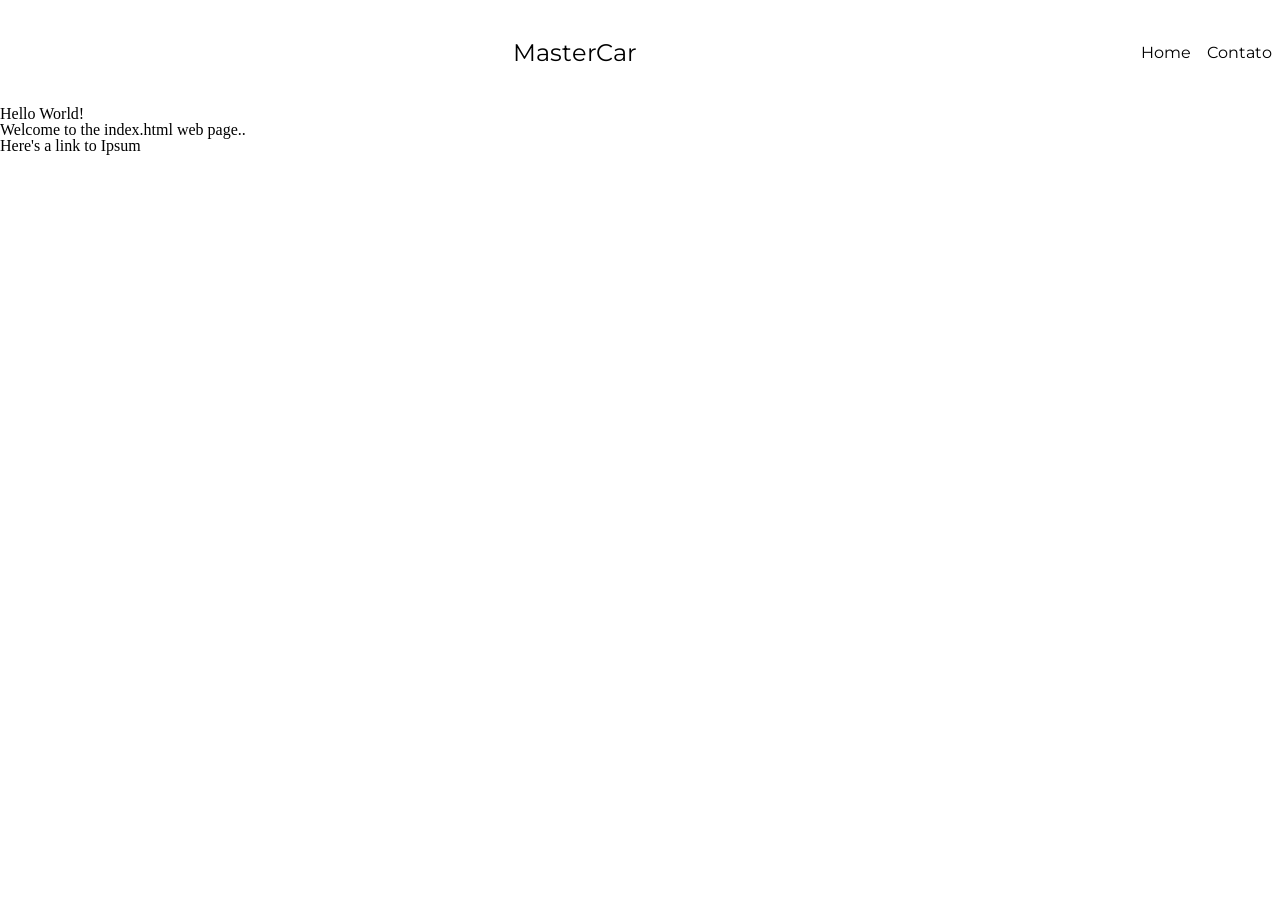
==== htdocs/index.html @ 14c98d62 "first commit" ====
<!DOCTYPE html>
<html lang="en">
<head>
    <meta charset="UTF-8">
    <meta name="viewport" content="width=device-width, initial-scale=1.0">
    <title>Hello World</title>

    <link href="./css/reset.css" rel="stylesheet">
    <link href="./css/head_foot.css" rel="stylesheet">

    <link rel="preconnect" href="https://fonts.googleapis.com">
    <link rel="preconnect" href="https://fonts.gstatic.com" crossorigin>
    <link href="https://fonts.googleapis.com/css2?family=Montserrat:ital,wght@0,100..900;1,100..900&display=swap" rel="stylesheet">
</head>
<body>
    <header>
        <h1 class="header__brand">MasterCar</h1>
        <nav class="navbar">
            <a href="./index.html">Home</a>
            <a href="./contato.html">Contato</a>
        </nav>
    </header>

    <h1>Hello World!</h1>
    <p>Welcome to the index.html web page..</p>
    <p>Here's a link to <a href="ipsum.html">Ipsum</a></p>
    
</body>
</html>
---- htdocs/css/head_foot.css ----
header {
    height: 10vh;
    display: flex;
    align-items: center;
    padding: .5rem;
    font-family: "Montserrat", sans-serif;
}

.header__brand {
    text-align: center;
    margin: auto;
    
    font-size: 1.5rem;
}

.navbar {
    display: flex;  
}
.navbar a:first-child{
    padding-right: 1rem;
}
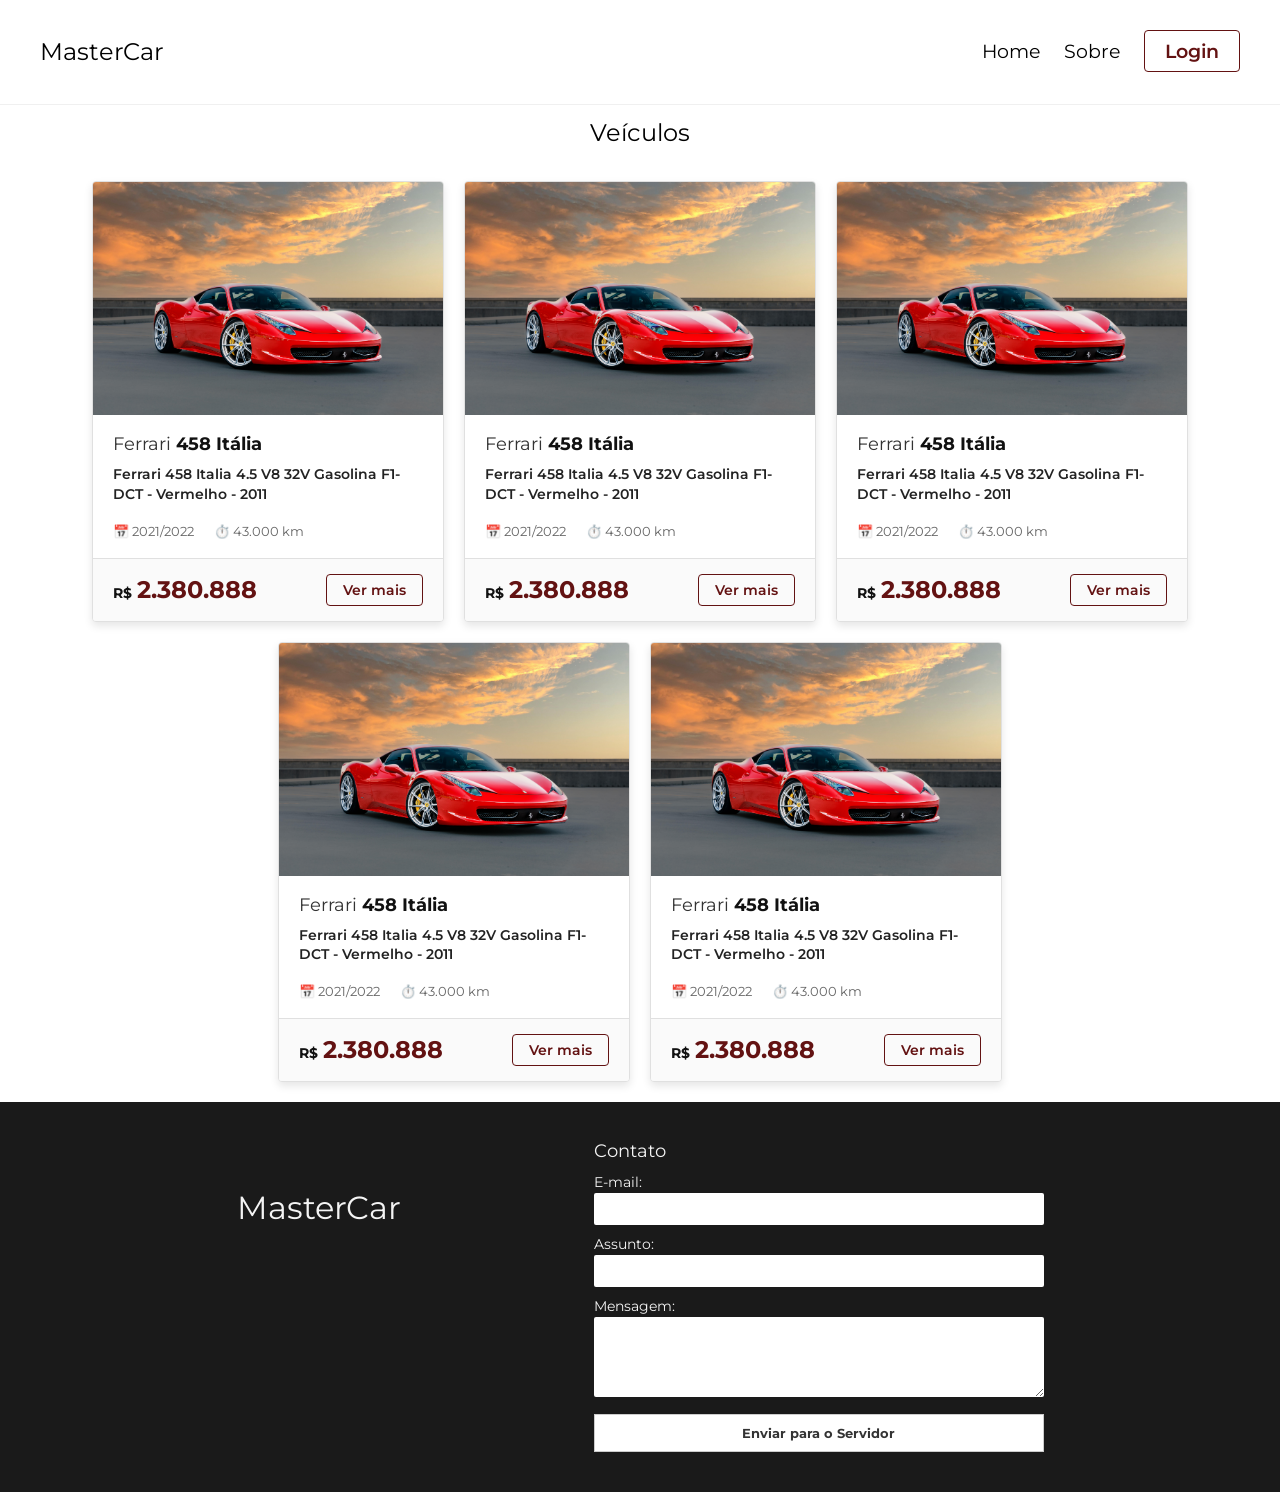
==== commit 33554ba9: "site pronto" ====
--- a/htdocs/index.html
+++ b/htdocs/index.html
@@ -1,5 +1,6 @@
 <!DOCTYPE html>
 <html lang="en">
+
 <head>
     <meta charset="UTF-8">
     <meta name="viewport" content="width=device-width, initial-scale=1.0">
@@ -7,23 +8,227 @@
 
     <link href="./css/reset.css" rel="stylesheet">
     <link href="./css/head_foot.css" rel="stylesheet">
+    <link href="./css/index.css" rel="stylesheet">
 
     <link rel="preconnect" href="https://fonts.googleapis.com">
     <link rel="preconnect" href="https://fonts.gstatic.com" crossorigin>
     <link href="https://fonts.googleapis.com/css2?family=Montserrat:ital,wght@0,100..900;1,100..900&display=swap" rel="stylesheet">
 </head>
+
 <body>
-    <header>
-        <h1 class="header__brand">MasterCar</h1>
-        <nav class="navbar">
-            <a href="./index.html">Home</a>
-            <a href="./contato.html">Contato</a>
+    <header class="cabecalho">
+        <h1 class="logo">MasterCar</h1>
+
+        <nav class="menu">
+            <ul>
+                <li><a href="./">Home</a></li>
+                <li><a href="./sobre.html">Sobre</a></li>
+                <li><a href="./login.html" class="btn-login">Login</a></li>
+            </ul>
         </nav>
     </header>
 
-    <h1>Hello World!</h1>
-    <p>Welcome to the index.html web page..</p>
-    <p>Here's a link to <a href="ipsum.html">Ipsum</a></p>
-    
+    <main>
+        <h2 class="car-category">Veículos</h2>
+
+        <ul class="cards-container">
+            <li class="car-card">
+                <div class="car-image">
+                    <img src="./img/ferrari.jpg" alt="Ferrari">
+                </div>
+        
+                <div class="car-content">
+                    <div class="car-header">
+                        <div class="brand-name">Ferrari <span class="car-model">458 Itália</span></div>
+                    </div>
+        
+                    <p class="car-description">
+                        Ferrari 458 Italia 4.5 V8 32V Gasolina F1-DCT - Vermelho - 2011
+                    </p>
+        
+                    <div class="car-details">
+                        <div class="detail-item">
+                            📅 2021/2022
+                        </div>
+                        <div class="detail-item">
+                            ⏱️ 43.000 km
+                        </div>
+                    </div>
+                </div>
+        
+                <div class="car-footer">
+                    <div class="car-price">
+                        <span class="currency">R$</span>
+                        <span class="value">2.380.888</span>
+                    </div>
+                    <a href="./veiculo.html?id=ferrari458" class="btn-ver-mais" style="text-decoration:none; text-align:center;">Ver mais</a>
+                </div>
+            </li>
+            <li class="car-card">
+                <div class="car-image">
+                    <img src="./img/ferrari.jpg" alt="Ferrari">
+                </div>
+        
+                <div class="car-content">
+                    <div class="car-header">
+                        <div class="brand-name">Ferrari <span class="car-model">458 Itália</span></div>
+                    </div>
+        
+                    <p class="car-description">
+                        Ferrari 458 Italia 4.5 V8 32V Gasolina F1-DCT - Vermelho - 2011
+                    </p>
+        
+                    <div class="car-details">
+                        <div class="detail-item">
+                            📅 2021/2022
+                        </div>
+                        <div class="detail-item">
+                            ⏱️ 43.000 km
+                        </div>
+                    </div>
+                </div>
+        
+                <div class="car-footer">
+                    <div class="car-price">
+                        <span class="currency">R$</span>
+                        <span class="value">2.380.888</span>
+                    </div>
+                    <a href="./veiculo.html?id=ferrari458" class="btn-ver-mais" style="text-decoration:none; text-align:center;">Ver mais</a>
+                </div>
+            </li>
+            <li class="car-card">
+                <div class="car-image">
+                    <img src="./img/ferrari.jpg" alt="Ferrari">
+                </div>
+        
+                <div class="car-content">
+                    <div class="car-header">
+                        <div class="brand-name">Ferrari <span class="car-model">458 Itália</span></div>
+                    </div>
+        
+                    <p class="car-description">
+                        Ferrari 458 Italia 4.5 V8 32V Gasolina F1-DCT - Vermelho - 2011
+                    </p>
+        
+                    <div class="car-details">
+                        <div class="detail-item">
+                            📅 2021/2022
+                        </div>
+                        <div class="detail-item">
+                            ⏱️ 43.000 km
+                        </div>
+                    </div>
+                </div>
+        
+                <div class="car-footer">
+                    <div class="car-price">
+                        <span class="currency">R$</span>
+                        <span class="value">2.380.888</span>
+                    </div>
+                    <a href="./veiculo.html?id=ferrari458" class="btn-ver-mais" style="text-decoration:none; text-align:center;">Ver mais</a>
+                </div>
+            </li>
+            <li class="car-card">
+                <div class="car-image">
+                    <img src="./img/ferrari.jpg" alt="Ferrari">
+                </div>
+        
+                <div class="car-content">
+                    <div class="car-header">
+                        <div class="brand-name">Ferrari <span class="car-model">458 Itália</span></div>
+                    </div>
+        
+                    <p class="car-description">
+                        Ferrari 458 Italia 4.5 V8 32V Gasolina F1-DCT - Vermelho - 2011
+                    </p>
+        
+                    <div class="car-details">
+                        <div class="detail-item">
+                            📅 2021/2022
+                        </div>
+                        <div class="detail-item">
+                            ⏱️ 43.000 km
+                        </div>
+                    </div>
+                </div>
+        
+                <div class="car-footer">
+                    <div class="car-price">
+                        <span class="currency">R$</span>
+                        <span class="value">2.380.888</span>
+                    </div>
+                    <a href="./veiculo.html?id=ferrari458" class="btn-ver-mais" style="text-decoration:none; text-align:center;">Ver mais</a>
+                </div>
+            </li>
+            <li class="car-card">
+                <div class="car-image">
+                    <img src="./img/ferrari.jpg" alt="Ferrari">
+                </div>
+        
+                <div class="car-content">
+                    <div class="car-header">
+                        <div class="brand-name">Ferrari <span class="car-model">458 Itália</span></div>
+                    </div>
+        
+                    <p class="car-description">
+                        Ferrari 458 Italia 4.5 V8 32V Gasolina F1-DCT - Vermelho - 2011
+                    </p>
+        
+                    <div class="car-details">
+                        <div class="detail-item">
+                            📅 2021/2022
+                        </div>
+                        <div class="detail-item">
+                            ⏱️ 43.000 km
+                        </div>
+                    </div>
+                </div>
+        
+                <div class="car-footer">
+                    <div class="car-price">
+                        <span class="currency">R$</span>
+                        <span class="value">2.380.888</span>
+                    </div>
+                    <a href="./veiculo.html?id=ferrari458" class="btn-ver-mais" style="text-decoration:none; text-align:center;">Ver mais</a>
+                </div>
+            </li>
+        </ul>
+        
+    </main>
+
+    <footer class="rodape">
+        <div class="rodape-conteudo">
+            
+            <div class="rodape-logo">
+                <h2>MasterCar</h2>
+            </div>
+            
+            <div class="rodape-contato">
+                <h3>Contato</h3>
+                
+                <form action="/enviar-contato" method="POST" class="form-contato">
+                    <div class="campo">
+                        <label for="email">E-mail:</label>
+                        <input type="email" id="email" name="email" required>
+                    </div>
+                    
+                    <div class="campo">
+                        <label for="assunto">Assunto:</label>
+                        <input type="text" id="assunto" name="assunto" required>
+                    </div>
+                    
+                    <div class="campo">
+                        <label for="mensagem">Mensagem:</label>
+                        <textarea id="mensagem" name="mensagem" rows="4" required></textarea>
+                    </div>
+                    
+                    <button type="submit" class="btn-enviar">Enviar para o Servidor</button>
+                </form>
+            </div>
+
+        </div>
+    </footer>
+
 </body>
+
 </html>
--- a/htdocs/css/head_foot.css
+++ b/htdocs/css/head_foot.css
@@ -1,21 +1,128 @@
-header {
-    height: 10vh;
-    display: flex;
-    align-items: center;
-    padding: .5rem;
+body {
     font-family: "Montserrat", sans-serif;
 }
 
-.header__brand {
-    text-align: center;
-    margin: auto;
-    
+
+/* Header */
+.cabecalho {
+    display: flex;
+    align-items: center;
+    justify-content: space-between;
+    padding: 40px 40px;
+    background-color: #fff;
+    border-bottom: 1px solid #f0f0f0;
+}
+
+.menu a {
+    font-size: 1.2rem;
+}
+
+.logo {
     font-size: 1.5rem;
 }
 
-.navbar {
-    display: flex;  
+.menu ul {
+    list-style: none;
+    display: flex;
+    align-items: center;
+    gap: 24px;
 }
-.navbar a:first-child{
-    padding-right: 1rem;
+
+.btn-login {
+    border: 1px solid #631212; 
+    color: #631212 !important;
+    padding: 8px 20px;
+    border-radius: 4px;
+    font-weight: 600;
+    transition: all 0.2s ease;
+}
+
+.btn-login:hover {
+    background-color: #631212;
+    color: #fff !important;
+}
+
+
+/* Footer */
+.rodape {
+    background-color: #1a1a1a;
+    color: #f4f4f4;
+    padding: 40px 20px;
+    margin-top: auto; 
+}
+
+.rodape-contato h3, .campo label {
+    color: #f4f4f4;
+}
+
+
+.rodape-conteudo {
+    max-width: 1000px;
+    margin: 0 auto;
+    display: flex;
+    justify-content: space-around;
+    align-items: flex-start;
+}
+
+.rodape-logo {
+    display: flex;
+    align-items: center;
+    height: 100%;
+    margin-top: 50px;
+}
+
+.rodape-logo h2 {
+    font-weight: 400;
+    font-size: 32px;
+}
+
+.rodape-contato {
+    flex: 1;
+    max-width: 450px;
+}
+
+.rodape-contato h3 {
+    margin-bottom: 15px;
+    font-size: 18px;
+}
+
+.form-contato {
+    display: flex;
+    flex-direction: column;
+    gap: 12px;
+}
+
+.campo {
+    display: flex;
+    flex-direction: column;
+    gap: 4px;
+}
+
+.campo label {
+    font-size: 14px;
+}
+
+.campo input,
+.campo textarea {
+    padding: 8px;
+    border: none;
+    border-radius: 2px;
+    font-family: inherit; 
+    resize: vertical; 
+}
+
+.btn-enviar {
+    margin-top: 5px;
+    padding: 10px;
+    background-color: #fff;
+    color: #333;
+    border: 1px solid #ccc;
+    font-family: inherit;
+    font-weight: bold;
+    cursor: pointer;
+    transition: background-color 0.2s;
+}
+
+.btn-enviar:hover {
+    background-color: #e0e0e0;
 }
--- a/htdocs/css/index.css
+++ b/htdocs/css/index.css
@@ -0,0 +1,130 @@
+.car-category {
+    font-size: 1.5rem;
+    text-align: center;
+    padding: 1rem;
+}
+
+.cards-container {
+    display: flex;
+    flex-wrap: wrap;
+    justify-content: center;
+    gap: 20px;
+    padding: 20px;
+    list-style: none;
+}
+
+.car-card {
+    background-color: #fff;
+    width: 350px;
+    border-radius: 4px;
+    box-shadow: 0 4px 8px rgba(0, 0, 0, 0.1);
+    overflow: hidden;
+    border: 1px solid #e0e0e0;
+}
+
+
+.car-image img {
+    width: 100%;
+    height: auto;
+    display: block;
+}
+
+.car-content {
+    padding: 20px;
+}
+
+.car-header {
+    display: flex;
+    align-items: center;
+    gap: 10px;
+    margin-bottom: 12px;
+}
+
+.brand-logo {
+    width: 30px;
+    height: 30px;
+    border-radius: 50%;
+    border: 1px solid #ccc;
+    display: flex;
+    justify-content: center;
+    align-items: center;
+    font-size: 10px;
+    color: #666;
+}
+
+.brand-name {
+    font-size: 18px;
+    color: #333;
+}
+
+.car-model {
+    font-weight: bold;
+    font-size: 18px;
+    color: #111;
+}
+
+.car-description {
+    font-size: 14px;
+    color: #222;
+    font-weight: 600;
+    line-height: 1.4;
+    margin-bottom: 20px;
+}
+
+.car-details {
+    display: flex;
+    gap: 20px;
+    color: #666;
+    font-size: 13px;
+}
+
+.detail-item {
+    display: flex;
+    align-items: center;
+    gap: 5px;
+}
+
+
+.car-footer {
+    border-top: 1px solid #e0e0e0;
+    padding: 15px 20px;
+    display: flex;
+    justify-content: space-between;
+    align-items: center;
+    background-color: #fafafa;
+}
+
+.car-price {
+    display: flex;
+    align-items: baseline;
+    gap: 5px;
+    color: #631212;
+}
+
+.currency {
+    font-size: 14px;
+    font-weight: bold;
+    color: #111;
+}
+
+.value {
+    font-size: 24px;
+    font-weight: bold;
+}
+
+.btn-ver-mais {
+    background-color: transparent;
+    border: 1px solid #631212;
+    color: #631212;
+    padding: 8px 16px;
+    border-radius: 4px;
+    font-size: 14px;
+    font-weight: 600;
+    cursor: pointer;
+    transition: background-color 0.2s;
+}
+
+.btn-ver-mais:hover {
+    background-color: #631212;
+    color: #fff;
+}
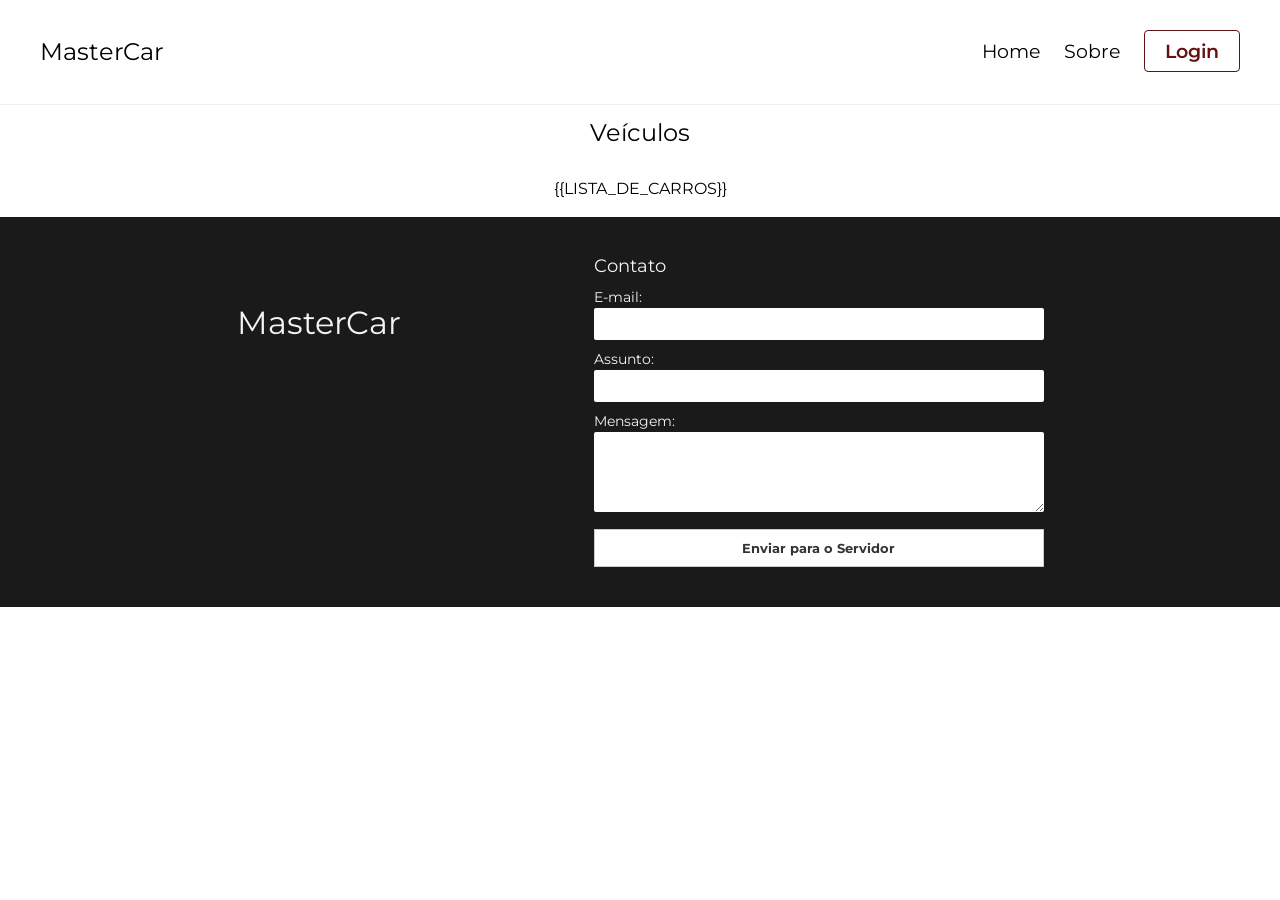
==== commit 13765e8a: "Criando dinamicidade em index.html" ====
--- a/htdocs/index.html
+++ b/htdocs/index.html
@@ -32,168 +32,8 @@
         <h2 class="car-category">Veículos</h2>
 
         <ul class="cards-container">
-            <li class="car-card">
-                <div class="car-image">
-                    <img src="./img/ferrari.jpg" alt="Ferrari">
-                </div>
-        
-                <div class="car-content">
-                    <div class="car-header">
-                        <div class="brand-name">Ferrari <span class="car-model">458 Itália</span></div>
-                    </div>
-        
-                    <p class="car-description">
-                        Ferrari 458 Italia 4.5 V8 32V Gasolina F1-DCT - Vermelho - 2011
-                    </p>
-        
-                    <div class="car-details">
-                        <div class="detail-item">
-                            📅 2021/2022
-                        </div>
-                        <div class="detail-item">
-                            ⏱️ 43.000 km
-                        </div>
-                    </div>
-                </div>
-        
-                <div class="car-footer">
-                    <div class="car-price">
-                        <span class="currency">R$</span>
-                        <span class="value">2.380.888</span>
-                    </div>
-                    <a href="./veiculo.html?id=ferrari458" class="btn-ver-mais" style="text-decoration:none; text-align:center;">Ver mais</a>
-                </div>
-            </li>
-            <li class="car-card">
-                <div class="car-image">
-                    <img src="./img/ferrari.jpg" alt="Ferrari">
-                </div>
-        
-                <div class="car-content">
-                    <div class="car-header">
-                        <div class="brand-name">Ferrari <span class="car-model">458 Itália</span></div>
-                    </div>
-        
-                    <p class="car-description">
-                        Ferrari 458 Italia 4.5 V8 32V Gasolina F1-DCT - Vermelho - 2011
-                    </p>
-        
-                    <div class="car-details">
-                        <div class="detail-item">
-                            📅 2021/2022
-                        </div>
-                        <div class="detail-item">
-                            ⏱️ 43.000 km
-                        </div>
-                    </div>
-                </div>
-        
-                <div class="car-footer">
-                    <div class="car-price">
-                        <span class="currency">R$</span>
-                        <span class="value">2.380.888</span>
-                    </div>
-                    <a href="./veiculo.html?id=ferrari458" class="btn-ver-mais" style="text-decoration:none; text-align:center;">Ver mais</a>
-                </div>
-            </li>
-            <li class="car-card">
-                <div class="car-image">
-                    <img src="./img/ferrari.jpg" alt="Ferrari">
-                </div>
-        
-                <div class="car-content">
-                    <div class="car-header">
-                        <div class="brand-name">Ferrari <span class="car-model">458 Itália</span></div>
-                    </div>
-        
-                    <p class="car-description">
-                        Ferrari 458 Italia 4.5 V8 32V Gasolina F1-DCT - Vermelho - 2011
-                    </p>
-        
-                    <div class="car-details">
-                        <div class="detail-item">
-                            📅 2021/2022
-                        </div>
-                        <div class="detail-item">
-                            ⏱️ 43.000 km
-                        </div>
-                    </div>
-                </div>
-        
-                <div class="car-footer">
-                    <div class="car-price">
-                        <span class="currency">R$</span>
-                        <span class="value">2.380.888</span>
-                    </div>
-                    <a href="./veiculo.html?id=ferrari458" class="btn-ver-mais" style="text-decoration:none; text-align:center;">Ver mais</a>
-                </div>
-            </li>
-            <li class="car-card">
-                <div class="car-image">
-                    <img src="./img/ferrari.jpg" alt="Ferrari">
-                </div>
-        
-                <div class="car-content">
-                    <div class="car-header">
-                        <div class="brand-name">Ferrari <span class="car-model">458 Itália</span></div>
-                    </div>
-        
-                    <p class="car-description">
-                        Ferrari 458 Italia 4.5 V8 32V Gasolina F1-DCT - Vermelho - 2011
-                    </p>
-        
-                    <div class="car-details">
-                        <div class="detail-item">
-                            📅 2021/2022
-                        </div>
-                        <div class="detail-item">
-                            ⏱️ 43.000 km
-                        </div>
-                    </div>
-                </div>
-        
-                <div class="car-footer">
-                    <div class="car-price">
-                        <span class="currency">R$</span>
-                        <span class="value">2.380.888</span>
-                    </div>
-                    <a href="./veiculo.html?id=ferrari458" class="btn-ver-mais" style="text-decoration:none; text-align:center;">Ver mais</a>
-                </div>
-            </li>
-            <li class="car-card">
-                <div class="car-image">
-                    <img src="./img/ferrari.jpg" alt="Ferrari">
-                </div>
-        
-                <div class="car-content">
-                    <div class="car-header">
-                        <div class="brand-name">Ferrari <span class="car-model">458 Itália</span></div>
-                    </div>
-        
-                    <p class="car-description">
-                        Ferrari 458 Italia 4.5 V8 32V Gasolina F1-DCT - Vermelho - 2011
-                    </p>
-        
-                    <div class="car-details">
-                        <div class="detail-item">
-                            📅 2021/2022
-                        </div>
-                        <div class="detail-item">
-                            ⏱️ 43.000 km
-                        </div>
-                    </div>
-                </div>
-        
-                <div class="car-footer">
-                    <div class="car-price">
-                        <span class="currency">R$</span>
-                        <span class="value">2.380.888</span>
-                    </div>
-                    <a href="./veiculo.html?id=ferrari458" class="btn-ver-mais" style="text-decoration:none; text-align:center;">Ver mais</a>
-                </div>
-            </li>
+            {{LISTA_DE_CARROS}}
         </ul>
-        
     </main>
 
     <footer class="rodape">
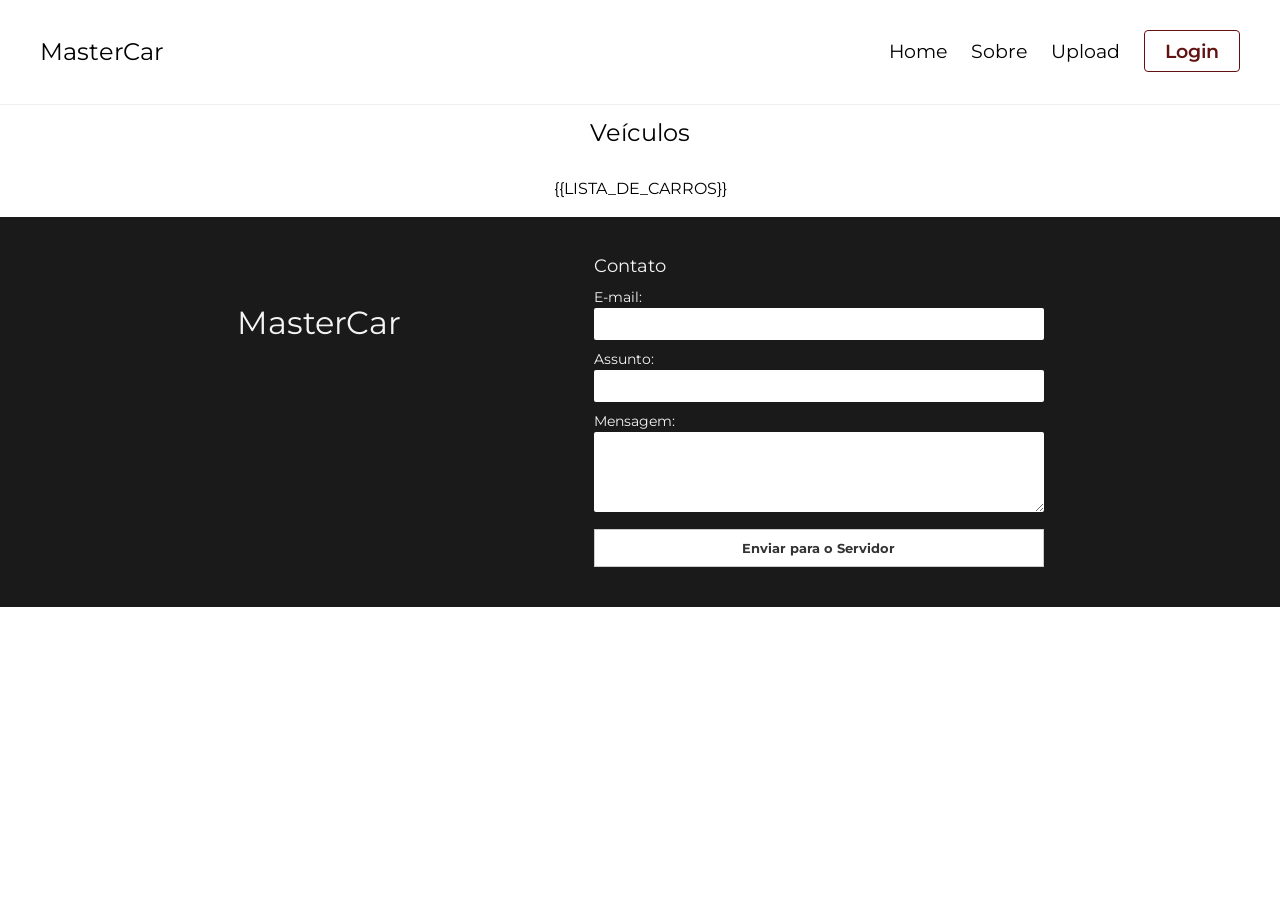
==== commit 52228db2: "Adicionando PUT e generalizando DELETE" ====
--- a/htdocs/index.html
+++ b/htdocs/index.html
@@ -1,74 +1,75 @@
-<!DOCTYPE html>
-<html lang="en">
-
-<head>
-    <meta charset="UTF-8">
-    <meta name="viewport" content="width=device-width, initial-scale=1.0">
-    <title>Hello World</title>
-
-    <link href="./css/reset.css" rel="stylesheet">
-    <link href="./css/head_foot.css" rel="stylesheet">
-    <link href="./css/index.css" rel="stylesheet">
-
-    <link rel="preconnect" href="https://fonts.googleapis.com">
-    <link rel="preconnect" href="https://fonts.gstatic.com" crossorigin>
-    <link href="https://fonts.googleapis.com/css2?family=Montserrat:ital,wght@0,100..900;1,100..900&display=swap" rel="stylesheet">
-</head>
-
-<body>
-    <header class="cabecalho">
-        <h1 class="logo">MasterCar</h1>
-
-        <nav class="menu">
-            <ul>
-                <li><a href="./">Home</a></li>
-                <li><a href="./sobre.html">Sobre</a></li>
-                <li><a href="./login.html" class="btn-login">Login</a></li>
-            </ul>
-        </nav>
-    </header>
-
-    <main>
-        <h2 class="car-category">Veículos</h2>
-
-        <ul class="cards-container">
-            {{LISTA_DE_CARROS}}
-        </ul>
-    </main>
-
-    <footer class="rodape">
-        <div class="rodape-conteudo">
-            
-            <div class="rodape-logo">
-                <h2>MasterCar</h2>
-            </div>
-            
-            <div class="rodape-contato">
-                <h3>Contato</h3>
-                
-                <form action="/enviar-contato" method="POST" class="form-contato">
-                    <div class="campo">
-                        <label for="email">E-mail:</label>
-                        <input type="email" id="email" name="email" required>
-                    </div>
-                    
-                    <div class="campo">
-                        <label for="assunto">Assunto:</label>
-                        <input type="text" id="assunto" name="assunto" required>
-                    </div>
-                    
-                    <div class="campo">
-                        <label for="mensagem">Mensagem:</label>
-                        <textarea id="mensagem" name="mensagem" rows="4" required></textarea>
-                    </div>
-                    
-                    <button type="submit" class="btn-enviar">Enviar para o Servidor</button>
-                </form>
-            </div>
-
-        </div>
-    </footer>
-
-</body>
-
+<!DOCTYPE html>
+<html lang="en">
+
+<head>
+    <meta charset="UTF-8">
+    <meta name="viewport" content="width=device-width, initial-scale=1.0">
+    <title>MasterCar</title>
+
+    <link href="./css/reset.css" rel="stylesheet">
+    <link href="./css/head_foot.css" rel="stylesheet">
+    <link href="./css/index.css" rel="stylesheet">
+
+    <link rel="preconnect" href="https://fonts.googleapis.com">
+    <link rel="preconnect" href="https://fonts.gstatic.com" crossorigin>
+    <link href="https://fonts.googleapis.com/css2?family=Montserrat:ital,wght@0,100..900;1,100..900&display=swap" rel="stylesheet">
+</head>
+
+<body>
+    <header class="cabecalho">
+        <h1 class="logo">MasterCar</h1>
+
+        <nav class="menu">
+            <ul>
+                <li><a href="./">Home</a></li>
+                <li><a href="./sobre.html">Sobre</a></li>
+                <li><a href="./upload.html">Upload</a></li>
+                <li><a href="./login.html" class="btn-login">Login</a></li>
+            </ul>
+        </nav>
+    </header>
+
+    <main>
+        <h2 class="car-category">Veículos</h2>
+
+        <ul class="cards-container">
+            {{LISTA_DE_CARROS}}
+        </ul>
+    </main>
+
+    <footer class="rodape">
+        <div class="rodape-conteudo">
+            
+            <div class="rodape-logo">
+                <h2>MasterCar</h2>
+            </div>
+            
+            <div class="rodape-contato">
+                <h3>Contato</h3>
+                
+                <form action="/contato" method="POST" class="form-contato">
+                    <div class="campo">
+                        <label for="email">E-mail:</label>
+                        <input type="email" id="email" name="email" required>
+                    </div>
+                    
+                    <div class="campo">
+                        <label for="assunto">Assunto:</label>
+                        <input type="text" id="assunto" name="assunto" required>
+                    </div>
+                    
+                    <div class="campo">
+                        <label for="mensagem">Mensagem:</label>
+                        <textarea id="mensagem" name="mensagem" rows="4" required></textarea>
+                    </div>
+                    
+                    <button type="submit" class="btn-enviar">Enviar para o Servidor</button>
+                </form>
+            </div>
+
+        </div>
+    </footer>
+
+</body>
+
 </html>
--- a/htdocs/css/head_foot.css
+++ b/htdocs/css/head_foot.css
@@ -1,128 +1,128 @@
-body {
-    font-family: "Montserrat", sans-serif;
-}
-
-
-/* Header */
-.cabecalho {
-    display: flex;
-    align-items: center;
-    justify-content: space-between;
-    padding: 40px 40px;
-    background-color: #fff;
-    border-bottom: 1px solid #f0f0f0;
-}
-
-.menu a {
-    font-size: 1.2rem;
-}
-
-.logo {
-    font-size: 1.5rem;
-}
-
-.menu ul {
-    list-style: none;
-    display: flex;
-    align-items: center;
-    gap: 24px;
-}
-
-.btn-login {
-    border: 1px solid #631212; 
-    color: #631212 !important;
-    padding: 8px 20px;
-    border-radius: 4px;
-    font-weight: 600;
-    transition: all 0.2s ease;
-}
-
-.btn-login:hover {
-    background-color: #631212;
-    color: #fff !important;
-}
-
-
-/* Footer */
-.rodape {
-    background-color: #1a1a1a;
-    color: #f4f4f4;
-    padding: 40px 20px;
-    margin-top: auto; 
-}
-
-.rodape-contato h3, .campo label {
-    color: #f4f4f4;
-}
-
-
-.rodape-conteudo {
-    max-width: 1000px;
-    margin: 0 auto;
-    display: flex;
-    justify-content: space-around;
-    align-items: flex-start;
-}
-
-.rodape-logo {
-    display: flex;
-    align-items: center;
-    height: 100%;
-    margin-top: 50px;
-}
-
-.rodape-logo h2 {
-    font-weight: 400;
-    font-size: 32px;
-}
-
-.rodape-contato {
-    flex: 1;
-    max-width: 450px;
-}
-
-.rodape-contato h3 {
-    margin-bottom: 15px;
-    font-size: 18px;
-}
-
-.form-contato {
-    display: flex;
-    flex-direction: column;
-    gap: 12px;
-}
-
-.campo {
-    display: flex;
-    flex-direction: column;
-    gap: 4px;
-}
-
-.campo label {
-    font-size: 14px;
-}
-
-.campo input,
-.campo textarea {
-    padding: 8px;
-    border: none;
-    border-radius: 2px;
-    font-family: inherit; 
-    resize: vertical; 
-}
-
-.btn-enviar {
-    margin-top: 5px;
-    padding: 10px;
-    background-color: #fff;
-    color: #333;
-    border: 1px solid #ccc;
-    font-family: inherit;
-    font-weight: bold;
-    cursor: pointer;
-    transition: background-color 0.2s;
-}
-
-.btn-enviar:hover {
-    background-color: #e0e0e0;
+body {
+    font-family: "Montserrat", sans-serif;
+}
+
+
+/* Header */
+.cabecalho {
+    display: flex;
+    align-items: center;
+    justify-content: space-between;
+    padding: 40px 40px;
+    background-color: #fff;
+    border-bottom: 1px solid #f0f0f0;
+}
+
+.menu a {
+    font-size: 1.2rem;
+}
+
+.logo {
+    font-size: 1.5rem;
+}
+
+.menu ul {
+    list-style: none;
+    display: flex;
+    align-items: center;
+    gap: 24px;
+}
+
+.btn-login {
+    border: 1px solid #631212; 
+    color: #631212 !important;
+    padding: 8px 20px;
+    border-radius: 4px;
+    font-weight: 600;
+    transition: all 0.2s ease;
+}
+
+.btn-login:hover {
+    background-color: #631212;
+    color: #fff !important;
+}
+
+
+/* Footer */
+.rodape {
+    background-color: #1a1a1a;
+    color: #f4f4f4;
+    padding: 40px 20px;
+    margin-top: auto; 
+}
+
+.rodape-contato h3, .campo label {
+    color: #f4f4f4;
+}
+
+
+.rodape-conteudo {
+    max-width: 1000px;
+    margin: 0 auto;
+    display: flex;
+    justify-content: space-around;
+    align-items: flex-start;
+}
+
+.rodape-logo {
+    display: flex;
+    align-items: center;
+    height: 100%;
+    margin-top: 50px;
+}
+
+.rodape-logo h2 {
+    font-weight: 400;
+    font-size: 32px;
+}
+
+.rodape-contato {
+    flex: 1;
+    max-width: 450px;
+}
+
+.rodape-contato h3 {
+    margin-bottom: 15px;
+    font-size: 18px;
+}
+
+.form-contato {
+    display: flex;
+    flex-direction: column;
+    gap: 12px;
+}
+
+.campo {
+    display: flex;
+    flex-direction: column;
+    gap: 4px;
+}
+
+.campo label {
+    font-size: 14px;
+}
+
+.campo input,
+.campo textarea {
+    padding: 8px;
+    border: none;
+    border-radius: 2px;
+    font-family: inherit; 
+    resize: vertical; 
+}
+
+.btn-enviar {
+    margin-top: 5px;
+    padding: 10px;
+    background-color: #fff;
+    color: #333;
+    border: 1px solid #ccc;
+    font-family: inherit;
+    font-weight: bold;
+    cursor: pointer;
+    transition: background-color 0.2s;
+}
+
+.btn-enviar:hover {
+    background-color: #e0e0e0;
 }
--- a/htdocs/css/index.css
+++ b/htdocs/css/index.css
@@ -1,130 +1,130 @@
-.car-category {
-    font-size: 1.5rem;
-    text-align: center;
-    padding: 1rem;
-}
-
-.cards-container {
-    display: flex;
-    flex-wrap: wrap;
-    justify-content: center;
-    gap: 20px;
-    padding: 20px;
-    list-style: none;
-}
-
-.car-card {
-    background-color: #fff;
-    width: 350px;
-    border-radius: 4px;
-    box-shadow: 0 4px 8px rgba(0, 0, 0, 0.1);
-    overflow: hidden;
-    border: 1px solid #e0e0e0;
-}
-
-
-.car-image img {
-    width: 100%;
-    height: auto;
-    display: block;
-}
-
-.car-content {
-    padding: 20px;
-}
-
-.car-header {
-    display: flex;
-    align-items: center;
-    gap: 10px;
-    margin-bottom: 12px;
-}
-
-.brand-logo {
-    width: 30px;
-    height: 30px;
-    border-radius: 50%;
-    border: 1px solid #ccc;
-    display: flex;
-    justify-content: center;
-    align-items: center;
-    font-size: 10px;
-    color: #666;
-}
-
-.brand-name {
-    font-size: 18px;
-    color: #333;
-}
-
-.car-model {
-    font-weight: bold;
-    font-size: 18px;
-    color: #111;
-}
-
-.car-description {
-    font-size: 14px;
-    color: #222;
-    font-weight: 600;
-    line-height: 1.4;
-    margin-bottom: 20px;
-}
-
-.car-details {
-    display: flex;
-    gap: 20px;
-    color: #666;
-    font-size: 13px;
-}
-
-.detail-item {
-    display: flex;
-    align-items: center;
-    gap: 5px;
-}
-
-
-.car-footer {
-    border-top: 1px solid #e0e0e0;
-    padding: 15px 20px;
-    display: flex;
-    justify-content: space-between;
-    align-items: center;
-    background-color: #fafafa;
-}
-
-.car-price {
-    display: flex;
-    align-items: baseline;
-    gap: 5px;
-    color: #631212;
-}
-
-.currency {
-    font-size: 14px;
-    font-weight: bold;
-    color: #111;
-}
-
-.value {
-    font-size: 24px;
-    font-weight: bold;
-}
-
-.btn-ver-mais {
-    background-color: transparent;
-    border: 1px solid #631212;
-    color: #631212;
-    padding: 8px 16px;
-    border-radius: 4px;
-    font-size: 14px;
-    font-weight: 600;
-    cursor: pointer;
-    transition: background-color 0.2s;
-}
-
-.btn-ver-mais:hover {
-    background-color: #631212;
-    color: #fff;
+.car-category {
+    font-size: 1.5rem;
+    text-align: center;
+    padding: 1rem;
+}
+
+.cards-container {
+    display: flex;
+    flex-wrap: wrap;
+    justify-content: center;
+    gap: 20px;
+    padding: 20px;
+    list-style: none;
+}
+
+.car-card {
+    background-color: #fff;
+    width: 350px;
+    border-radius: 4px;
+    box-shadow: 0 4px 8px rgba(0, 0, 0, 0.1);
+    overflow: hidden;
+    border: 1px solid #e0e0e0;
+}
+
+
+.car-image img {
+    width: 100%;
+    height: auto;
+    display: block;
+}
+
+.car-content {
+    padding: 20px;
+}
+
+.car-header {
+    display: flex;
+    align-items: center;
+    gap: 10px;
+    margin-bottom: 12px;
+}
+
+.brand-logo {
+    width: 30px;
+    height: 30px;
+    border-radius: 50%;
+    border: 1px solid #ccc;
+    display: flex;
+    justify-content: center;
+    align-items: center;
+    font-size: 10px;
+    color: #666;
+}
+
+.brand-name {
+    font-size: 18px;
+    color: #333;
+}
+
+.car-model {
+    font-weight: bold;
+    font-size: 18px;
+    color: #111;
+}
+
+.car-description {
+    font-size: 14px;
+    color: #222;
+    font-weight: 600;
+    line-height: 1.4;
+    margin-bottom: 20px;
+}
+
+.car-details {
+    display: flex;
+    gap: 20px;
+    color: #666;
+    font-size: 13px;
+}
+
+.detail-item {
+    display: flex;
+    align-items: center;
+    gap: 5px;
+}
+
+
+.car-footer {
+    border-top: 1px solid #e0e0e0;
+    padding: 15px 20px;
+    display: flex;
+    justify-content: space-between;
+    align-items: center;
+    background-color: #fafafa;
+}
+
+.car-price {
+    display: flex;
+    align-items: baseline;
+    gap: 5px;
+    color: #631212;
+}
+
+.currency {
+    font-size: 14px;
+    font-weight: bold;
+    color: #111;
+}
+
+.value {
+    font-size: 24px;
+    font-weight: bold;
+}
+
+.btn-ver-mais {
+    background-color: transparent;
+    border: 1px solid #631212;
+    color: #631212;
+    padding: 8px 16px;
+    border-radius: 4px;
+    font-size: 14px;
+    font-weight: 600;
+    cursor: pointer;
+    transition: background-color 0.2s;
+}
+
+.btn-ver-mais:hover {
+    background-color: #631212;
+    color: #fff;
 }
